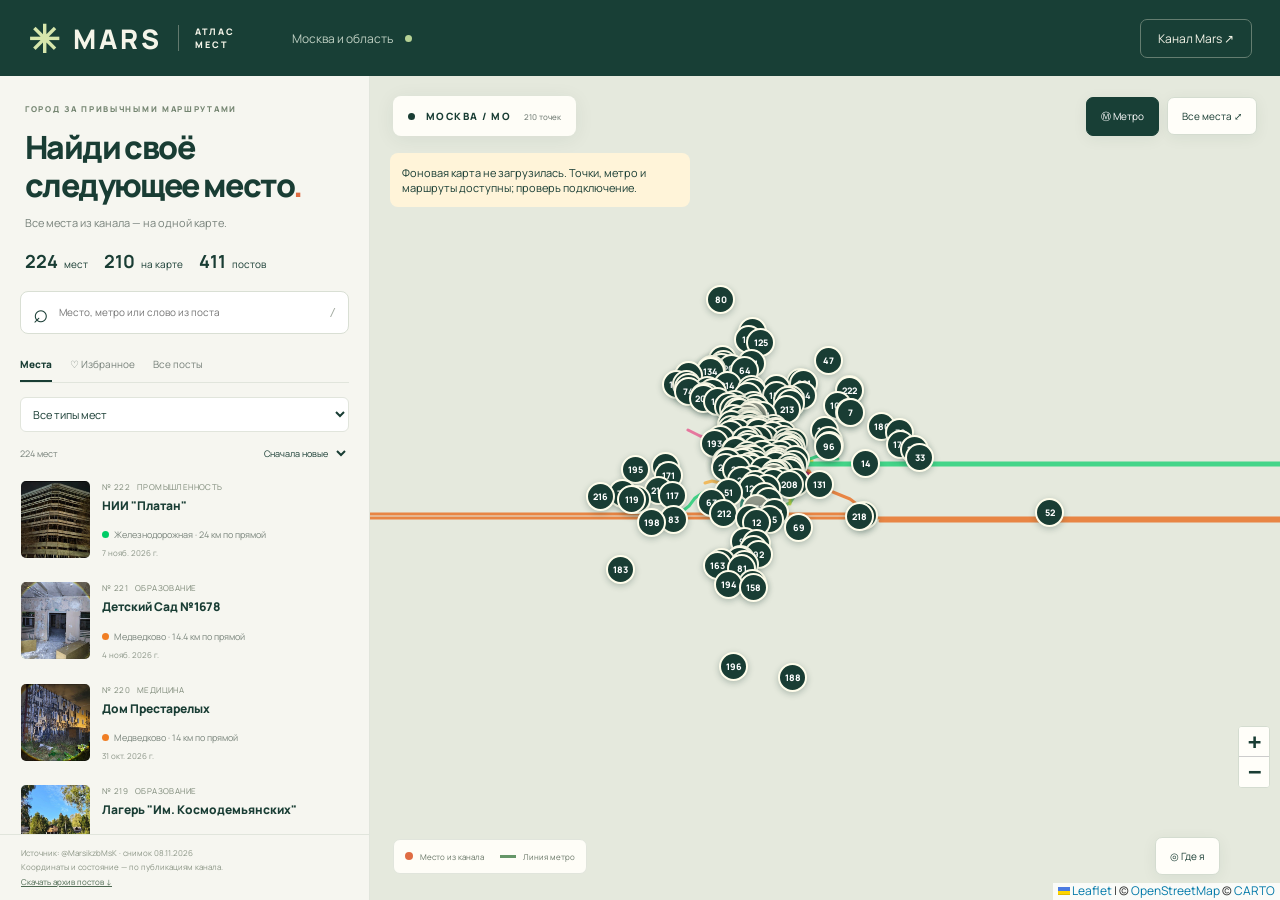
==== mars-map/index.html @ c962b39a "Publish Mars places map at /mars-map/" ====
<!doctype html>
<html lang="ru"><head><meta charset="utf-8"><meta name="viewport" content="width=device-width,initial-scale=1"><meta name="theme-color" content="#183f36"><meta name="description" content="Атлас объектов Москвы и области из канала Mars. Карта, метро, описания и маршруты."><title>MARS — карта мест</title><link rel="stylesheet" href="vendor/leaflet.css"><link rel="stylesheet" href="style.css"></head>
<body><header><a class="brand" href="./"><span class="brand-icon">✳</span> MARS<span class="brand-sub">АТЛАС МЕСТ</span></a><span class="region">Москва и область <span class="live-dot"></span></span><a class="channel" href="https://t.me/MarsikzbMsK" target="_blank" rel="noopener">Канал Mars ↗</a></header>
<main><aside id="sidebar"><div class="intro"><div class="eyebrow">ГОРОД ЗА ПРИВЫЧНЫМИ МАРШРУТАМИ</div><h1>Найди своё<br>следующее место<span>.</span></h1><p>Все места из канала — на одной карте.</p><div class="stats" id="stats">Загружаем атлас…</div></div><div class="controls"><label class="search"><span>⌕</span><input id="search" placeholder="Место, метро или слово из поста" aria-label="Поиск"><kbd>/</kbd></label><div class="tabs"><button data-tab="map" class="active">Места</button><button data-tab="favorites">♡ Избранное</button><button data-tab="archive">Все посты</button></div><select id="category" aria-label="Тип объекта"><option value="">Все типы мест</option></select><div class="list-heading"><span id="resultCount"></span><select id="sort" aria-label="Сортировка"><option value="new">Сначала новые</option><option value="old">Сначала старые</option><option value="metro">Ближе к метро</option></select></div></div><div id="list" aria-live="polite"></div><footer>Источник: @MarsikzbMsK · <span id="updated"></span><br>Координаты и состояние — по публикациям канала.<br><a href="posts.json" download="mars-posts.json">Скачать архив постов ↓</a></footer></aside>
<section class="map-area" aria-label="Карта мест"><div id="map"></div><div class="map-top"><div class="map-title"><span class="live-dot"></span> МОСКВА / МО <small id="mapCount"></small></div><button id="metroToggle" class="pill on" aria-pressed="true">Ⓜ Метро</button><button id="fit" class="pill">Все места ⤢</button></div><div class="map-bottom"><div class="legend"><span class="legend-dot"></span> Место из канала <span class="metro-line"></span> Линия метро</div><button id="locate" class="pill" title="Показать моё местоположение">◎ Где я</button></div><div id="mapNotice" role="status" hidden></div><button id="mobileList" class="mobile-toggle">☰ Список мест</button><article id="detail" hidden aria-label="Карточка места"></article></section></main><div id="toast" role="status" hidden></div><script src="vendor/leaflet.js"></script><script src="app.js"></script></body></html>
---- mars-map/vendor/leaflet.css ----
/* required styles */

.leaflet-pane,
.leaflet-tile,
.leaflet-marker-icon,
.leaflet-marker-shadow,
.leaflet-tile-container,
.leaflet-pane > svg,
.leaflet-pane > canvas,
.leaflet-zoom-box,
.leaflet-image-layer,
.leaflet-layer {
	position: absolute;
	left: 0;
	top: 0;
	}
.leaflet-container {
	overflow: hidden;
	}
.leaflet-tile,
.leaflet-marker-icon,
.leaflet-marker-shadow {
	-webkit-user-select: none;
	   -moz-user-select: none;
	        user-select: none;
	  -webkit-user-drag: none;
	}
/* Prevents IE11 from highlighting tiles in blue */
.leaflet-tile::selection {
	background: transparent;
}
/* Safari renders non-retina tile on retina better with this, but Chrome is worse */
.leaflet-safari .leaflet-tile {
	image-rendering: -webkit-optimize-contrast;
	}
/* hack that prevents hw layers "stretching" when loading new tiles */
.leaflet-safari .leaflet-tile-container {
	width: 1600px;
	height: 1600px;
	-webkit-transform-origin: 0 0;
	}
.leaflet-marker-icon,
.leaflet-marker-shadow {
	display: block;
	}
/* .leaflet-container svg: reset svg max-width decleration shipped in Joomla! (joomla.org) 3.x */
/* .leaflet-container img: map is broken in FF if you have max-width: 100% on tiles */
.leaflet-container .leaflet-overlay-pane svg {
	max-width: none !important;
	max-height: none !important;
	}
.leaflet-container .leaflet-marker-pane img,
.leaflet-container .leaflet-shadow-pane img,
.leaflet-container .leaflet-tile-pane img,
.leaflet-container img.leaflet-image-layer,
.leaflet-container .leaflet-tile {
	max-width: none !important;
	max-height: none !important;
	width: auto;
	padding: 0;
	}

.leaflet-container img.leaflet-tile {
	/* See: https://bugs.chromium.org/p/chromium/issues/detail?id=600120 */
	mix-blend-mode: plus-lighter;
}

.leaflet-container.leaflet-touch-zoom {
	-ms-touch-action: pan-x pan-y;
	touch-action: pan-x pan-y;
	}
.leaflet-container.leaflet-touch-drag {
	-ms-touch-action: pinch-zoom;
	/* Fallback for FF which doesn't support pinch-zoom */
	touch-action: none;
	touch-action: pinch-zoom;
}
.leaflet-container.leaflet-touch-drag.leaflet-touch-zoom {
	-ms-touch-action: none;
	touch-action: none;
}
.leaflet-container {
	-webkit-tap-highlight-color: transparent;
}
.leaflet-container a {
	-webkit-tap-highlight-color: rgba(51, 181, 229, 0.4);
}
.leaflet-tile {
	filter: inherit;
	visibility: hidden;
	}
.leaflet-tile-loaded {
	visibility: inherit;
	}
.leaflet-zoom-box {
	width: 0;
	height: 0;
	-moz-box-sizing: border-box;
	     box-sizing: border-box;
	z-index: 800;
	}
/* workaround for https://bugzilla.mozilla.org/show_bug.cgi?id=888319 */
.leaflet-overlay-pane svg {
	-moz-user-select: none;
	}

.leaflet-pane         { z-index: 400; }

.leaflet-tile-pane    { z-index: 200; }
.leaflet-overlay-pane { z-index: 400; }
.leaflet-shadow-pane  { z-index: 500; }
.leaflet-marker-pane  { z-index: 600; }
.leaflet-tooltip-pane   { z-index: 650; }
.leaflet-popup-pane   { z-index: 700; }

.leaflet-map-pane canvas { z-index: 100; }
.leaflet-map-pane svg    { z-index: 200; }

.leaflet-vml-shape {
	width: 1px;
	height: 1px;
	}
.lvml {
	behavior: url(#default#VML);
	display: inline-block;
	position: absolute;
	}


/* control positioning */

.leaflet-control {
	position: relative;
	z-index: 800;
	pointer-events: visiblePainted; /* IE 9-10 doesn't have auto */
	pointer-events: auto;
	}
.leaflet-top,
.leaflet-bottom {
	position: absolute;
	z-index: 1000;
	pointer-events: none;
	}
.leaflet-top {
	top: 0;
	}
.leaflet-right {
	right: 0;
	}
.leaflet-bottom {
	bottom: 0;
	}
.leaflet-left {
	left: 0;
	}
.leaflet-control {
	float: left;
	clear: both;
	}
.leaflet-right .leaflet-control {
	float: right;
	}
.leaflet-top .leaflet-control {
	margin-top: 10px;
	}
.leaflet-bottom .leaflet-control {
	margin-bottom: 10px;
	}
.leaflet-left .leaflet-control {
	margin-left: 10px;
	}
.leaflet-right .leaflet-control {
	margin-right: 10px;
	}


/* zoom and fade animations */

.leaflet-fade-anim .leaflet-popup {
	opacity: 0;
	-webkit-transition: opacity 0.2s linear;
	   -moz-transition: opacity 0.2s linear;
	        transition: opacity 0.2s linear;
	}
.leaflet-fade-anim .leaflet-map-pane .leaflet-popup {
	opacity: 1;
	}
.leaflet-zoom-animated {
	-webkit-transform-origin: 0 0;
	    -ms-transform-origin: 0 0;
	        transform-origin: 0 0;
	}
svg.leaflet-zoom-animated {
	will-change: transform;
}

.leaflet-zoom-anim .leaflet-zoom-animated {
	-webkit-transition: -webkit-transform 0.25s cubic-bezier(0,0,0.25,1);
	   -moz-transition:    -moz-transform 0.25s cubic-bezier(0,0,0.25,1);
	        transition:         transform 0.25s cubic-bezier(0,0,0.25,1);
	}
.leaflet-zoom-anim .leaflet-tile,
.leaflet-pan-anim .leaflet-tile {
	-webkit-transition: none;
	   -moz-transition: none;
	        transition: none;
	}

.leaflet-zoom-anim .leaflet-zoom-hide {
	visibility: hidden;
	}


/* cursors */

.leaflet-interactive {
	cursor: pointer;
	}
.leaflet-grab {
	cursor: -webkit-grab;
	cursor:    -moz-grab;
	cursor:         grab;
	}
.leaflet-crosshair,
.leaflet-crosshair .leaflet-interactive {
	cursor: crosshair;
	}
.leaflet-popup-pane,
.leaflet-control {
	cursor: auto;
	}
.leaflet-dragging .leaflet-grab,
.leaflet-dragging .leaflet-grab .leaflet-interactive,
.leaflet-dragging .leaflet-marker-draggable {
	cursor: move;
	cursor: -webkit-grabbing;
	cursor:    -moz-grabbing;
	cursor:         grabbing;
	}

/* marker & overlays interactivity */
.leaflet-marker-icon,
.leaflet-marker-shadow,
.leaflet-image-layer,
.leaflet-pane > svg path,
.leaflet-tile-container {
	pointer-events: none;
	}

.leaflet-marker-icon.leaflet-interactive,
.leaflet-image-layer.leaflet-interactive,
.leaflet-pane > svg path.leaflet-interactive,
svg.leaflet-image-layer.leaflet-interactive path {
	pointer-events: visiblePainted; /* IE 9-10 doesn't have auto */
	pointer-events: auto;
	}

/* visual tweaks */

.leaflet-container {
	background: #ddd;
	outline-offset: 1px;
	}
.leaflet-container a {
	color: #0078A8;
	}
.leaflet-zoom-box {
	border: 2px dotted #38f;
	background: rgba(255,255,255,0.5);
	}


/* general typography */
.leaflet-container {
	font-family: "Helvetica Neue", Arial, Helvetica, sans-serif;
	font-size: 12px;
	font-size: 0.75rem;
	line-height: 1.5;
	}


/* general toolbar styles */

.leaflet-bar {
	box-shadow: 0 1px 5px rgba(0,0,0,0.65);
	border-radius: 4px;
	}
.leaflet-bar a {
	background-color: #fff;
	border-bottom: 1px solid #ccc;
	width: 26px;
	height: 26px;
	line-height: 26px;
	display: block;
	text-align: center;
	text-decoration: none;
	color: black;
	}
.leaflet-bar a,
.leaflet-control-layers-toggle {
	background-position: 50% 50%;
	background-repeat: no-repeat;
	display: block;
	}
.leaflet-bar a:hover,
.leaflet-bar a:focus {
	background-color: #f4f4f4;
	}
.leaflet-bar a:first-child {
	border-top-left-radius: 4px;
	border-top-right-radius: 4px;
	}
.leaflet-bar a:last-child {
	border-bottom-left-radius: 4px;
	border-bottom-right-radius: 4px;
	border-bottom: none;
	}
.leaflet-bar a.leaflet-disabled {
	cursor: default;
	background-color: #f4f4f4;
	color: #bbb;
	}

.leaflet-touch .leaflet-bar a {
	width: 30px;
	height: 30px;
	line-height: 30px;
	}
.leaflet-touch .leaflet-bar a:first-child {
	border-top-left-radius: 2px;
	border-top-right-radius: 2px;
	}
.leaflet-touch .leaflet-bar a:last-child {
	border-bottom-left-radius: 2px;
	border-bottom-right-radius: 2px;
	}

/* zoom control */

.leaflet-control-zoom-in,
.leaflet-control-zoom-out {
	font: bold 18px 'Lucida Console', Monaco, monospace;
	text-indent: 1px;
	}

.leaflet-touch .leaflet-control-zoom-in, .leaflet-touch .leaflet-control-zoom-out  {
	font-size: 22px;
	}


/* layers control */

.leaflet-control-layers {
	box-shadow: 0 1px 5px rgba(0,0,0,0.4);
	background: #fff;
	border-radius: 5px;
	}
.leaflet-control-layers-toggle {
	background-image: url(images/layers.png);
	width: 36px;
	height: 36px;
	}
.leaflet-retina .leaflet-control-layers-toggle {
	background-image: url(images/layers-2x.png);
	background-size: 26px 26px;
	}
.leaflet-touch .leaflet-control-layers-toggle {
	width: 44px;
	height: 44px;
	}
.leaflet-control-layers .leaflet-control-layers-list,
.leaflet-control-layers-expanded .leaflet-control-layers-toggle {
	display: none;
	}
.leaflet-control-layers-expanded .leaflet-control-layers-list {
	display: block;
	position: relative;
	}
.leaflet-control-layers-expanded {
	padding: 6px 10px 6px 6px;
	color: #333;
	background: #fff;
	}
.leaflet-control-layers-scrollbar {
	overflow-y: scroll;
	overflow-x: hidden;
	padding-right: 5px;
	}
.leaflet-control-layers-selector {
	margin-top: 2px;
	position: relative;
	top: 1px;
	}
.leaflet-control-layers label {
	display: block;
	font-size: 13px;
	font-size: 1.08333em;
	}
.leaflet-control-layers-separator {
	height: 0;
	border-top: 1px solid #ddd;
	margin: 5px -10px 5px -6px;
	}

/* Default icon URLs */
.leaflet-default-icon-path { /* used only in path-guessing heuristic, see L.Icon.Default */
	background-image: url(images/marker-icon.png);
	}


/* attribution and scale controls */

.leaflet-container .leaflet-control-attribution {
	background: #fff;
	background: rgba(255, 255, 255, 0.8);
	margin: 0;
	}
.leaflet-control-attribution,
.leaflet-control-scale-line {
	padding: 0 5px;
	color: #333;
	line-height: 1.4;
	}
.leaflet-control-attribution a {
	text-decoration: none;
	}
.leaflet-control-attribution a:hover,
.leaflet-control-attribution a:focus {
	text-decoration: underline;
	}
.leaflet-attribution-flag {
	display: inline !important;
	vertical-align: baseline !important;
	width: 1em;
	height: 0.6669em;
	}
.leaflet-left .leaflet-control-scale {
	margin-left: 5px;
	}
.leaflet-bottom .leaflet-control-scale {
	margin-bottom: 5px;
	}
.leaflet-control-scale-line {
	border: 2px solid #777;
	border-top: none;
	line-height: 1.1;
	padding: 2px 5px 1px;
	white-space: nowrap;
	-moz-box-sizing: border-box;
	     box-sizing: border-box;
	background: rgba(255, 255, 255, 0.8);
	text-shadow: 1px 1px #fff;
	}
.leaflet-control-scale-line:not(:first-child) {
	border-top: 2px solid #777;
	border-bottom: none;
	margin-top: -2px;
	}
.leaflet-control-scale-line:not(:first-child):not(:last-child) {
	border-bottom: 2px solid #777;
	}

.leaflet-touch .leaflet-control-attribution,
.leaflet-touch .leaflet-control-layers,
.leaflet-touch .leaflet-bar {
	box-shadow: none;
	}
.leaflet-touch .leaflet-control-layers,
.leaflet-touch .leaflet-bar {
	border: 2px solid rgba(0,0,0,0.2);
	background-clip: padding-box;
	}


/* popup */

.leaflet-popup {
	position: absolute;
	text-align: center;
	margin-bottom: 20px;
	}
.leaflet-popup-content-wrapper {
	padding: 1px;
	text-align: left;
	border-radius: 12px;
	}
.leaflet-popup-content {
	margin: 13px 24px 13px 20px;
	line-height: 1.3;
	font-size: 13px;
	font-size: 1.08333em;
	min-height: 1px;
	}
.leaflet-popup-content p {
	margin: 17px 0;
	margin: 1.3em 0;
	}
.leaflet-popup-tip-container {
	width: 40px;
	height: 20px;
	position: absolute;
	left: 50%;
	margin-top: -1px;
	margin-left: -20px;
	overflow: hidden;
	pointer-events: none;
	}
.leaflet-popup-tip {
	width: 17px;
	height: 17px;
	padding: 1px;

	margin: -10px auto 0;
	pointer-events: auto;

	-webkit-transform: rotate(45deg);
	   -moz-transform: rotate(45deg);
	    -ms-transform: rotate(45deg);
	        transform: rotate(45deg);
	}
.leaflet-popup-content-wrapper,
.leaflet-popup-tip {
	background: white;
	color: #333;
	box-shadow: 0 3px 14px rgba(0,0,0,0.4);
	}
.leaflet-container a.leaflet-popup-close-button {
	position: absolute;
	top: 0;
	right: 0;
	border: none;
	text-align: center;
	width: 24px;
	height: 24px;
	font: 16px/24px Tahoma, Verdana, sans-serif;
	color: #757575;
	text-decoration: none;
	background: transparent;
	}
.leaflet-container a.leaflet-popup-close-button:hover,
.leaflet-container a.leaflet-popup-close-button:focus {
	color: #585858;
	}
.leaflet-popup-scrolled {
	overflow: auto;
	}

.leaflet-oldie .leaflet-popup-content-wrapper {
	-ms-zoom: 1;
	}
.leaflet-oldie .leaflet-popup-tip {
	width: 24px;
	margin: 0 auto;

	-ms-filter: "progid:DXImageTransform.Microsoft.Matrix(M11=0.70710678, M12=0.70710678, M21=-0.70710678, M22=0.70710678)";
	filter: progid:DXImageTransform.Microsoft.Matrix(M11=0.70710678, M12=0.70710678, M21=-0.70710678, M22=0.70710678);
	}

.leaflet-oldie .leaflet-control-zoom,
.leaflet-oldie .leaflet-control-layers,
.leaflet-oldie .leaflet-popup-content-wrapper,
.leaflet-oldie .leaflet-popup-tip {
	border: 1px solid #999;
	}


/* div icon */

.leaflet-div-icon {
	background: #fff;
	border: 1px solid #666;
	}


/* Tooltip */
/* Base styles for the element that has a tooltip */
.leaflet-tooltip {
	position: absolute;
	padding: 6px;
	background-color: #fff;
	border: 1px solid #fff;
	border-radius: 3px;
	color: #222;
	white-space: nowrap;
	-webkit-user-select: none;
	-moz-user-select: none;
	-ms-user-select: none;
	user-select: none;
	pointer-events: none;
	box-shadow: 0 1px 3px rgba(0,0,0,0.4);
	}
.leaflet-tooltip.leaflet-interactive {
	cursor: pointer;
	pointer-events: auto;
	}
.leaflet-tooltip-top:before,
.leaflet-tooltip-bottom:before,
.leaflet-tooltip-left:before,
.leaflet-tooltip-right:before {
	position: absolute;
	pointer-events: none;
	border: 6px solid transparent;
	background: transparent;
	content: "";
	}

/* Directions */

.leaflet-tooltip-bottom {
	margin-top: 6px;
}
.leaflet-tooltip-top {
	margin-top: -6px;
}
.leaflet-tooltip-bottom:before,
.leaflet-tooltip-top:before {
	left: 50%;
	margin-left: -6px;
	}
.leaflet-tooltip-top:before {
	bottom: 0;
	margin-bottom: -12px;
	border-top-color: #fff;
	}
.leaflet-tooltip-bottom:before {
	top: 0;
	margin-top: -12px;
	margin-left: -6px;
	border-bottom-color: #fff;
	}
.leaflet-tooltip-left {
	margin-left: -6px;
}
.leaflet-tooltip-right {
	margin-left: 6px;
}
.leaflet-tooltip-left:before,
.leaflet-tooltip-right:before {
	top: 50%;
	margin-top: -6px;
	}
.leaflet-tooltip-left:before {
	right: 0;
	margin-right: -12px;
	border-left-color: #fff;
	}
.leaflet-tooltip-right:before {
	left: 0;
	margin-left: -12px;
	border-right-color: #fff;
	}

/* Printing */

@media print {
	/* Prevent printers from removing background-images of controls. */
	.leaflet-control {
		-webkit-print-color-adjust: exact;
		print-color-adjust: exact;
		}
	}
---- mars-map/style.css ----
@import url('https://fonts.googleapis.com/css2?family=Manrope:wght@400;500;600;700;800&display=swap');
:root{--ink:#193d34;--muted:#78827b;--paper:#f6f6f0;--line:#e1e5dc;--orange:#df6c43}*{box-sizing:border-box}body{margin:0;font-family:Manrope,Arial,sans-serif;color:var(--ink);background:var(--paper)}button,input,select{font:inherit}button,a,input,select{-webkit-tap-highlight-color:transparent}button{cursor:pointer}a{color:inherit}header{height:76px;background:#183f36;color:#f5f5e9;display:flex;align-items:center;padding:0 28px;gap:34px}.brand{text-decoration:none;display:flex;align-items:center;font-size:27px;font-weight:800;letter-spacing:3px;gap:10px}.brand-icon{color:#d6e6ac;font-size:38px}.brand-sub{font-size:9px;letter-spacing:2px;border-left:1px solid #62796e;padding-left:16px;margin-left:6px;max-width:80px}.region{font-size:12px;color:#becfc2;display:flex;gap:12px;align-items:center}.live-dot{display:inline-block;width:7px;height:7px;background:#b6d295;border-radius:50%}.channel{margin-left:auto;text-decoration:none;font-size:12px;border:1px solid #647d70;padding:10px 17px;border-radius:7px}main{height:calc(100dvh - 76px);display:flex}#sidebar{width:370px;min-width:370px;display:flex;flex-direction:column;background:var(--paper);z-index:600;border-right:1px solid var(--line)}.intro{padding:27px 25px 18px}.eyebrow{font-size:8px;letter-spacing:1.7px;font-weight:800;color:#748571}h1{font-size:32px;line-height:1.2;letter-spacing:-1.6px;margin:14px 0 10px;font-weight:800}h1 span{color:var(--orange)}.intro p{font-size:11px;color:var(--muted);margin:0}.stats{display:flex;gap:16px;font-size:10px;margin-top:19px}.stats b{font-size:18px;margin-right:4px}.controls{padding:0 20px}.search{height:43px;display:flex;align-items:center;gap:8px;background:white;border:1px solid #d9dfd4;border-radius:8px;padding:0 12px}.search>span{font-size:26px}.search input{border:0;outline:none;width:100%;min-width:0;font-size:10px;background:transparent}.search:focus-within{outline:2px solid #a8c1a4}.search kbd{font-size:11px;color:#a2aaa0}.tabs{display:flex;border-bottom:1px solid var(--line);gap:18px;margin:14px 0}.tabs button{font-size:10px;border:0;border-bottom:2px solid transparent;padding:9px 0;background:none;color:var(--muted)}.tabs button.active{color:var(--ink);border-color:var(--ink);font-weight:800}select{border:1px solid var(--line);border-radius:6px;background:#fff;color:var(--ink);font-size:11px;padding:8px;width:100%}.list-heading{display:flex;justify-content:space-between;align-items:center;font-size:9px;color:var(--muted);padding:14px 0 8px}.list-heading select{border:none;background:none;width:auto;font-size:9px;padding:0;max-width:150px}#list{overflow:auto;flex:1;padding:0 12px 12px;min-height:80px}.place{display:flex;gap:12px;padding:11px 8px;border-radius:8px;border:1px solid transparent;width:100%;text-align:left;background:transparent;color:inherit;position:relative}.place:hover,.place.selected{background:#e9eee2;border-color:#dce4d4}.thumb{width:69px;height:77px;flex-shrink:0;border-radius:5px;object-fit:cover;background:#dce3d6}.placeholder{display:flex;align-items:center;justify-content:center;font-size:27px;color:#78907c}.place-body{min-width:0;flex:1}.place-top{font-size:8px;display:flex;gap:7px;color:#7d8978;margin-bottom:5px;text-transform:uppercase;letter-spacing:.4px}.place h3{font-size:12px;margin:0 0 7px;line-height:1.45;font-weight:800}.station{font-size:9px;color:#7a857c;line-height:1.6}.station i{display:inline-block;width:7px;height:7px;border-radius:50%;margin-right:5px}.place-date{font-size:8px;color:#8a9486;margin-top:4px}.empty{font-size:12px;padding:35px 12px;color:var(--muted);line-height:1.8}footer{padding:11px 21px;font-size:8px;line-height:1.8;color:#8b9585;border-top:1px solid var(--line)}footer a{color:#4d6951}.map-area{position:relative;flex:1;min-width:0;overflow:hidden}#map{height:100%;width:100%;background:#e5e9dd}.leaflet-container{font-family:Manrope,Arial,sans-serif}.map-top{position:absolute;top:20px;left:23px;right:23px;display:flex;gap:8px;align-items:center;z-index:450;pointer-events:none}.map-top>*{pointer-events:auto}.map-title{background:#fffef9ee;box-shadow:0 3px 20px #173d3412;border-radius:8px;padding:13px 15px;font-size:10px;font-weight:800;letter-spacing:1.5px;margin-right:auto}.map-title .live-dot{background:var(--ink);margin-right:7px}.map-title small{font-size:8px;font-weight:500;letter-spacing:0;color:var(--muted);margin-left:9px}.pill{border:1px solid #d4dcd0;background:#fffef9;box-shadow:0 3px 15px #173d3410;padding:11px 14px;border-radius:7px;font-size:10px;color:var(--ink)}.pill.on{background:#183f36;color:white;border-color:#183f36}.map-bottom{position:absolute;bottom:25px;left:23px;right:60px;z-index:450;display:flex;align-items:center;justify-content:space-between;gap:10px;pointer-events:none}.map-bottom>*{pointer-events:auto}.legend{background:#fffef9ee;border:1px solid #e1e5dc;border-radius:7px;padding:11px;font-size:8px;display:flex;align-items:center;gap:7px;color:#687566}.legend-dot{width:8px;height:8px;background:var(--orange);border-radius:50%}.metro-line{height:3px;background:#659668;width:16px;margin-left:9px}.marker{background:var(--ink);border:2px solid #fffdeb;color:white;box-shadow:0 2px 6px #193d3444;border-radius:50%;display:flex;align-items:center;justify-content:center;font-size:9px;font-weight:800;width:29px;height:29px}.marker.selected{background:var(--orange);transform:scale(1.23);z-index:999}.marker.demolished{background:#92978a}.leaflet-div-icon{background:none;border:none}.leaflet-control-zoom{border:1px solid #d4dcd0!important;box-shadow:none!important;margin-bottom:95px!important}.leaflet-control-zoom a{color:var(--ink)!important;background:#fffef9!important}.leaflet-tooltip{font-size:10px;border:0;border-radius:5px;color:var(--ink)}#detail{position:absolute;right:20px;top:82px;bottom:82px;width:350px;background:var(--paper);z-index:650;border-radius:12px;box-shadow:0 15px 65px #183f3633;overflow:auto;border:1px solid #fff}.detail-cover{width:100%;height:190px;object-fit:cover;background:#dce3d6;display:block}.detail-cover.placeholder{font-size:65px;display:flex}.close{position:absolute;top:12px;right:12px;background:#fffffff0;border:0;width:31px;height:31px;border-radius:50%;font-size:23px;color:var(--ink);z-index:1}.detail-content{padding:20px}.detail-tag{font-size:9px;color:var(--muted);letter-spacing:1px}.detail-content h2{font-size:23px;line-height:1.25;letter-spacing:-.6px;margin:10px 0}.detail-meta{font-size:10px;line-height:1.8;color:#7d877a;margin-bottom:15px}.route-label{font-size:9px;display:block;margin-bottom:5px;color:var(--muted)}.actions{display:flex;gap:7px;margin:8px 0 16px}.route{flex:1;background:var(--ink);color:white;text-decoration:none;font-size:11px;text-align:center;border-radius:7px;padding:12px 5px;font-weight:700}.favorite{background:#fff;border:1px solid var(--line);color:var(--ink);border-radius:7px;width:42px;font-size:22px}.note{font-size:9px;line-height:1.7;background:#e9ede1;border-radius:6px;padding:10px;color:#697762;margin:12px 0}.post-text{font-size:11px;line-height:1.9;white-space:pre-wrap;overflow-wrap:anywhere;border-top:1px solid var(--line);padding-top:15px}.source{display:block;padding:13px;border:1px solid #cdd7c6;border-radius:7px;text-align:center;font-size:10px;text-decoration:none;margin-top:15px}.archive-post{padding:15px 9px;border-bottom:1px solid var(--line)}.archive-post time{font-size:9px;color:var(--muted)}.archive-post p{white-space:pre-wrap;font-size:11px;line-height:1.7;overflow-wrap:anywhere}.archive-post a{font-size:10px}.archive-post details{font-size:10px}.mobile-toggle{display:none}#toast{position:fixed;bottom:25px;left:50%;transform:translateX(-50%);background:var(--ink);color:white;z-index:1000;padding:13px 20px;border-radius:8px;font-size:12px}#mapNotice{position:absolute;z-index:450;top:77px;left:20px;max-width:300px;background:#fff4d9;padding:12px;border-radius:8px;font-size:11px}button:focus-visible,a:focus-visible,select:focus-visible{outline:3px solid #da865b;outline-offset:3px}
@media(min-width:1450px){#sidebar{width:410px;min-width:410px}.intro{padding:32px}h1{font-size:37px}.controls{padding:0 25px}}
@media(max-width:800px){header{height:62px;padding:0 16px;gap:16px}.brand{font-size:22px}.brand-icon{font-size:31px}.brand-sub,.region{display:none}.channel{font-size:10px;padding:8px 12px}main{height:calc(100dvh - 62px)}#sidebar{position:absolute;top:62px;bottom:0;left:0;width:min(370px,100%);min-width:0;transform:translateX(-100%);transition:transform .2s;box-shadow:8px 0 30px #183f3622}body.list-open #sidebar{transform:translateX(0)}.intro{padding:20px 23px 13px}h1{font-size:29px}.map-top{top:12px;left:12px;right:12px;gap:5px}.map-title{padding:12px;font-size:9px}.map-title small{display:none}.pill{padding:11px 10px;font-size:9px}.map-bottom{left:12px;right:12px;bottom:75px}.legend{font-size:7px;padding:8px}.mobile-toggle{display:block;position:absolute;bottom:25px;left:50%;transform:translateX(-50%);z-index:650;background:var(--ink);border:1px solid #b9c6aa;color:white;border-radius:30px;font-size:12px;padding:13px 23px;white-space:nowrap}#detail{top:auto;bottom:0;right:0;width:100%;max-height:76%;border-radius:17px 17px 0 0;z-index:700}.detail-cover{height:160px}.detail-content{padding:20px 24px}.leaflet-control-zoom{margin-bottom:135px!important}.map-bottom #locate{white-space:nowrap}}
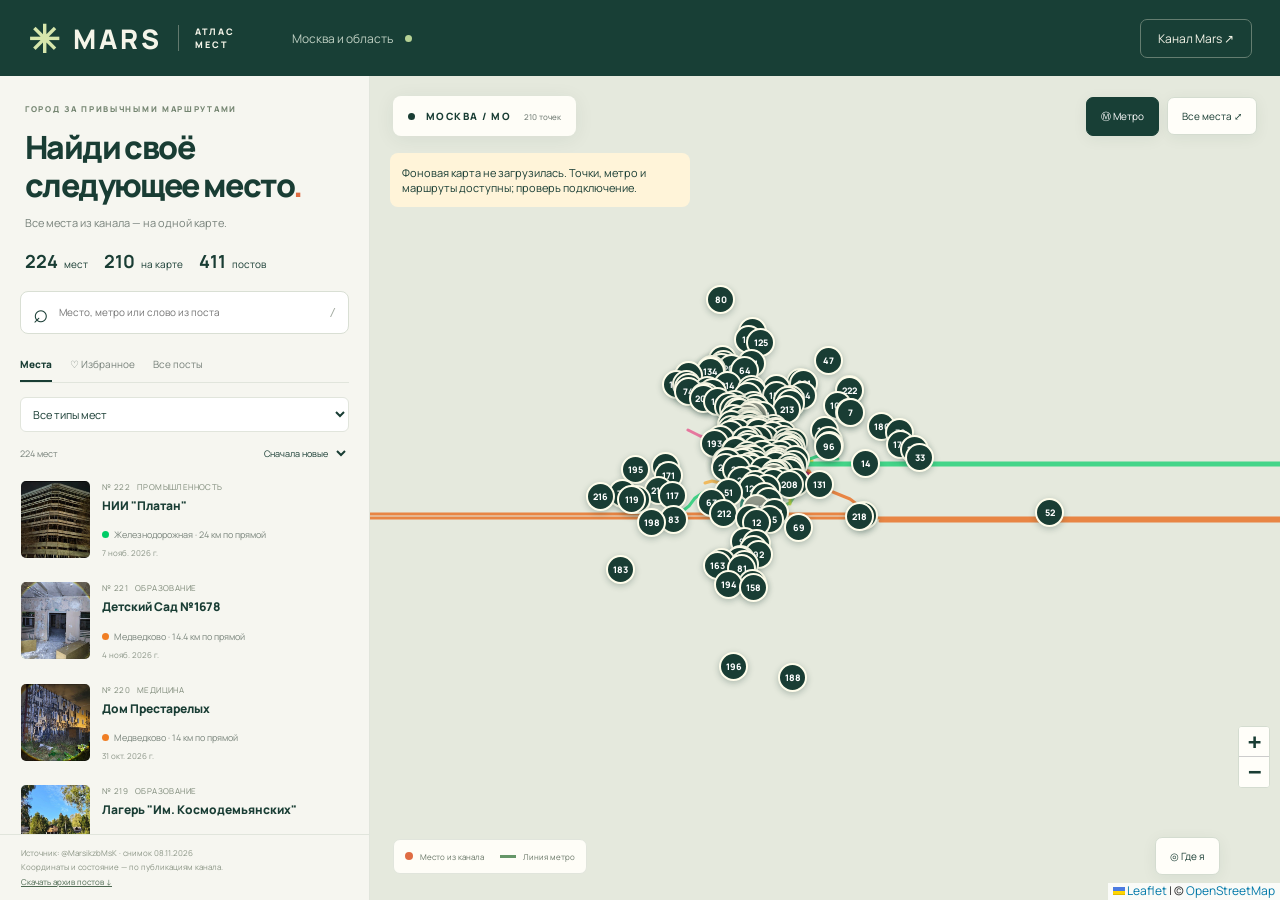
==== commit df826c8d: "Fix map background using OpenStreetMap tiles" ====
--- a/mars-map/index.html
+++ b/mars-map/index.html
@@ -2,4 +2,4 @@
 <html lang="ru"><head><meta charset="utf-8"><meta name="viewport" content="width=device-width,initial-scale=1"><meta name="theme-color" content="#183f36"><meta name="description" content="Атлас объектов Москвы и области из канала Mars. Карта, метро, описания и маршруты."><title>MARS — карта мест</title><link rel="stylesheet" href="vendor/leaflet.css"><link rel="stylesheet" href="style.css"></head>
 <body><header><a class="brand" href="./"><span class="brand-icon">✳</span> MARS<span class="brand-sub">АТЛАС МЕСТ</span></a><span class="region">Москва и область <span class="live-dot"></span></span><a class="channel" href="https://t.me/MarsikzbMsK" target="_blank" rel="noopener">Канал Mars ↗</a></header>
 <main><aside id="sidebar"><div class="intro"><div class="eyebrow">ГОРОД ЗА ПРИВЫЧНЫМИ МАРШРУТАМИ</div><h1>Найди своё<br>следующее место<span>.</span></h1><p>Все места из канала — на одной карте.</p><div class="stats" id="stats">Загружаем атлас…</div></div><div class="controls"><label class="search"><span>⌕</span><input id="search" placeholder="Место, метро или слово из поста" aria-label="Поиск"><kbd>/</kbd></label><div class="tabs"><button data-tab="map" class="active">Места</button><button data-tab="favorites">♡ Избранное</button><button data-tab="archive">Все посты</button></div><select id="category" aria-label="Тип объекта"><option value="">Все типы мест</option></select><div class="list-heading"><span id="resultCount"></span><select id="sort" aria-label="Сортировка"><option value="new">Сначала новые</option><option value="old">Сначала старые</option><option value="metro">Ближе к метро</option></select></div></div><div id="list" aria-live="polite"></div><footer>Источник: @MarsikzbMsK · <span id="updated"></span><br>Координаты и состояние — по публикациям канала.<br><a href="posts.json" download="mars-posts.json">Скачать архив постов ↓</a></footer></aside>
-<section class="map-area" aria-label="Карта мест"><div id="map"></div><div class="map-top"><div class="map-title"><span class="live-dot"></span> МОСКВА / МО <small id="mapCount"></small></div><button id="metroToggle" class="pill on" aria-pressed="true">Ⓜ Метро</button><button id="fit" class="pill">Все места ⤢</button></div><div class="map-bottom"><div class="legend"><span class="legend-dot"></span> Место из канала <span class="metro-line"></span> Линия метро</div><button id="locate" class="pill" title="Показать моё местоположение">◎ Где я</button></div><div id="mapNotice" role="status" hidden></div><button id="mobileList" class="mobile-toggle">☰ Список мест</button><article id="detail" hidden aria-label="Карточка места"></article></section></main><div id="toast" role="status" hidden></div><script src="vendor/leaflet.js"></script><script src="app.js"></script></body></html>
+<section class="map-area" aria-label="Карта мест"><div id="map"></div><div class="map-top"><div class="map-title"><span class="live-dot"></span> МОСКВА / МО <small id="mapCount"></small></div><button id="metroToggle" class="pill on" aria-pressed="true">Ⓜ Метро</button><button id="fit" class="pill">Все места ⤢</button></div><div class="map-bottom"><div class="legend"><span class="legend-dot"></span> Место из канала <span class="metro-line"></span> Линия метро</div><button id="locate" class="pill" title="Показать моё местоположение">◎ Где я</button></div><div id="mapNotice" role="status" hidden></div><button id="mobileList" class="mobile-toggle">☰ Список мест</button><article id="detail" hidden aria-label="Карточка места"></article></section></main><div id="toast" role="status" hidden></div><script src="vendor/leaflet.js"></script><script src="app.js?v=20261108-osm1"></script></body></html>
